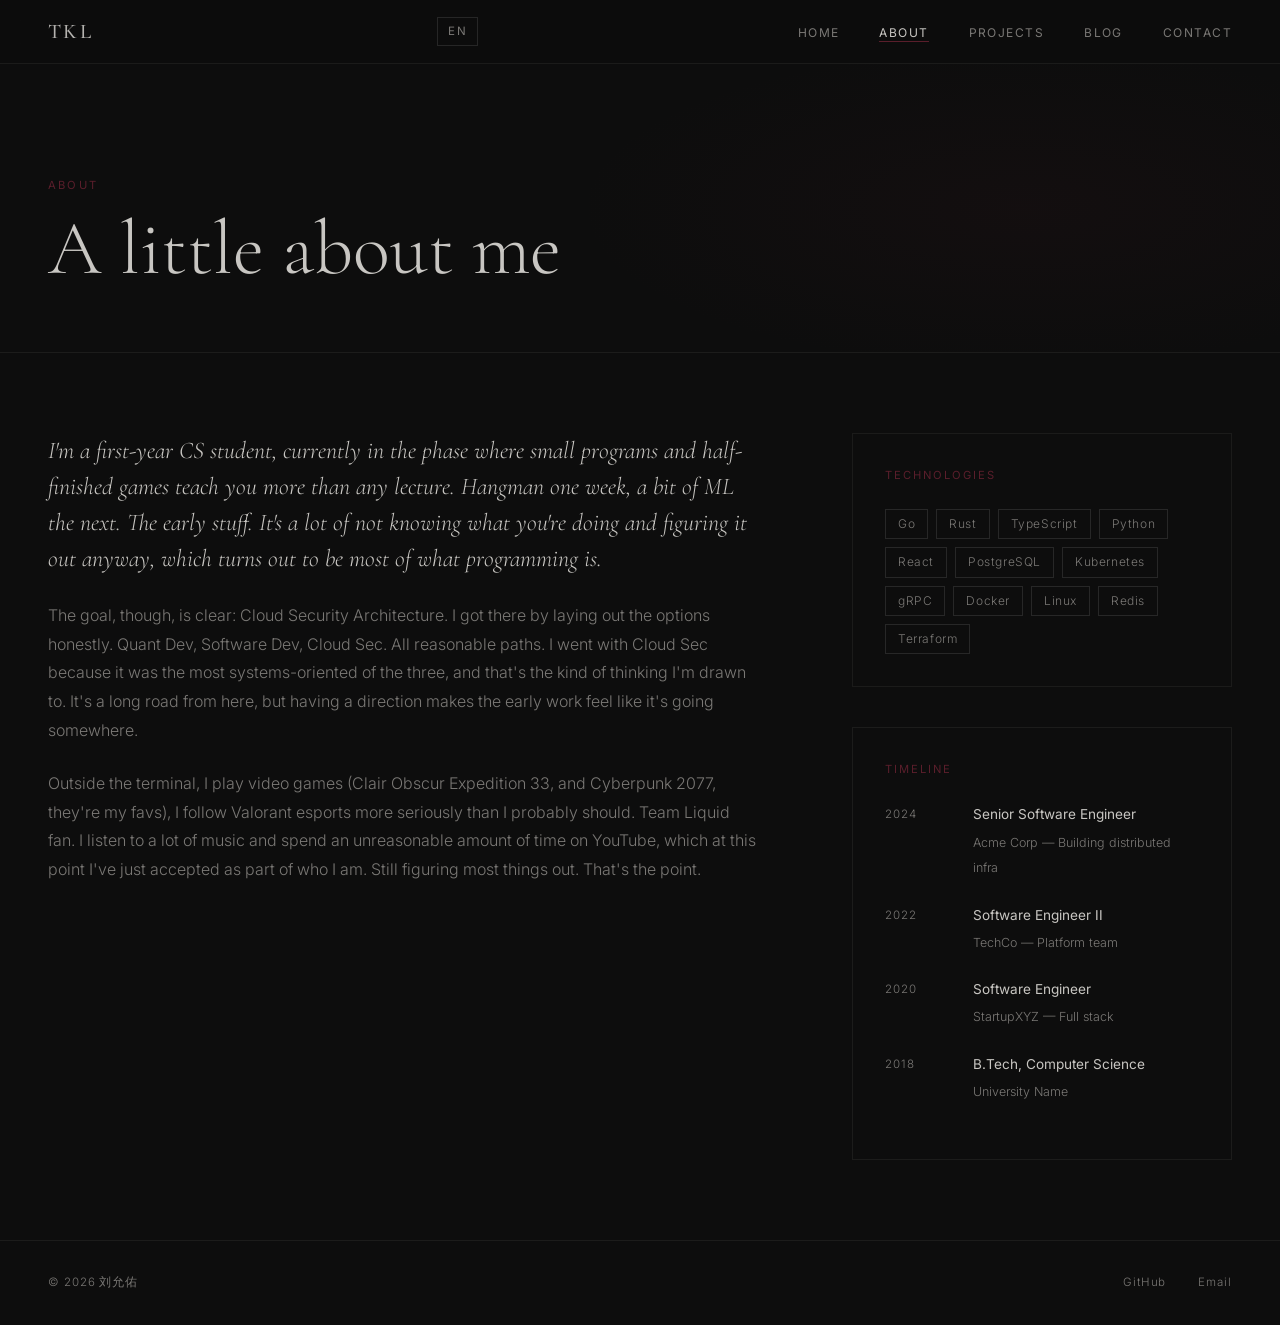
==== about.html @ d3ff7c39 "Add files via upload" ====
<!doctype html>
<html lang="zh-CN">
    <head>
        <meta charset="UTF-8" />
        <meta name="viewport" content="width=device-width, initial-scale=1.0" />
        <title>About — 刘允佑</title>
        <link rel="preconnect" href="https://fonts.googleapis.com" />
        <link rel="preconnect" href="https://fonts.gstatic.com" crossorigin />
        <link
            href="https://fonts.googleapis.com/css2?family=Cormorant+Garamond:ital,wght@0,300;0,400;0,500;0,600;1,300;1,400;1,500&family=Inter:wght@300;400;500&display=swap"
            rel="stylesheet"
        />
        <link rel="stylesheet" href="style.css" />
    </head>
    <body>
        <nav class="nav">
            <a href="index.html" class="nav-logo">TKL</a>
            <a href="../theo/about.html" class="lang-switch">EN</a>
            <ul class="nav-links">
                <li><a href="index.html">Home</a></li>
                <li><a href="about.html" class="active">About</a></li>
                <li><a href="projects.html">Projects</a></li>
                <li><a href="blog.html">Blog</a></li>
                <li><a href="contact.html">Contact</a></li>
            </ul>
            <button class="nav-toggle" aria-label="Toggle menu">
                <span></span><span></span><span></span>
            </button>
        </nav>

        <main>
            <div class="page-header">
                <div class="section-label">About</div>
                <h1>A little about me</h1>
            </div>

            <div class="about-body">
                <div class="about-text">
                    <p>
                        I'm a first-year CS student, currently in the phase where small programs and half-finished games teach you more than any lecture. Hangman one week, a bit of ML the next. The early stuff. It's a lot of not knowing what you're doing and figuring it out anyway, which turns out to be most of what programming is.
                    </p>
                    <p>
                        The goal, though, is clear: Cloud Security Architecture. I got there by laying out the options honestly. Quant Dev, Software Dev, Cloud Sec. All reasonable paths. I went with Cloud Sec because it was the most systems-oriented of the three, and that's the kind of thinking I'm drawn to. It's a long road from here, but having a direction makes the early work feel like it's going somewhere.
                    </p>
                    <p>
                        Outside the terminal, I play video games (Clair Obscur Expedition 33, and Cyberpunk 2077, they're my favs), I follow Valorant esports more seriously than I probably should. Team Liquid fan. I listen to a lot of music and spend an unreasonable amount of time on YouTube, which at this point I've just accepted as part of who I am. Still figuring most things out. That's the point.
                    </p>
                </div>

                <div>
                    <div class="skills-block">
                        <h3>Technologies</h3>
                        <ul class="skill-list">
                            <li>Go</li>
                            <li>Rust</li>
                            <li>TypeScript</li>
                            <li>Python</li>
                            <li>React</li>
                            <li>PostgreSQL</li>
                            <li>Kubernetes</li>
                            <li>gRPC</li>
                            <li>Docker</li>
                            <li>Linux</li>
                            <li>Redis</li>
                            <li>Terraform</li>
                        </ul>
                    </div>

                    <div
                        class="timeline"
                        style="
                            margin-top: 2.5rem;
                            border: 1px solid var(--border);
                            padding: 2rem;
                        "
                    >
                        <h3>Timeline</h3>
                        <div class="timeline-item">
                            <span class="tl-year">2024</span>
                            <div class="tl-content">
                                <strong>Senior Software Engineer</strong>
                                <span
                                    >Acme Corp — Building distributed
                                    infra</span
                                >
                            </div>
                        </div>
                        <div class="timeline-item">
                            <span class="tl-year">2022</span>
                            <div class="tl-content">
                                <strong>Software Engineer II</strong>
                                <span>TechCo — Platform team</span>
                            </div>
                        </div>
                        <div class="timeline-item">
                            <span class="tl-year">2020</span>
                            <div class="tl-content">
                                <strong>Software Engineer</strong>
                                <span>StartupXYZ — Full stack</span>
                            </div>
                        </div>
                        <div class="timeline-item">
                            <span class="tl-year">2018</span>
                            <div class="tl-content">
                                <strong>B.Tech, Computer Science</strong>
                                <span>University Name</span>
                            </div>
                        </div>
                    </div>
                </div>
            </div>
        </main>

        <footer class="footer">
            <span>© 2026 刘允佑</span>
            <div class="footer-links">
                <a href="https://github.com/itheokl" target="_blank">GitHub</a>
                <a href="mailto:theoklaurent@icloud.com">Email</a>
            </div>
        </footer>

        <script src="nav.js"></script>
    </body>
</html>
---- style.css ----
/* ─────────────────────────────────────────
   TOKENS
───────────────────────────────────────── */
:root {
  --bg:        #0D0D0D;
  --surface:   #2A1F1B;
  --accent:    #5A1E2B;
  --plum:      #4A314D;
  --text:      #C8C6C2;
  --text-dim:  #7A7875;
  --text-faint:#3E3C3A;
  --border:    rgba(200,198,194,0.08);
  --border-md: rgba(200,198,194,0.14);

  --font-head: 'Cormorant Garamond', Georgia, serif;
  --font-body: 'Inter', system-ui, sans-serif;

  --ease: cubic-bezier(0.16, 1, 0.3, 1);
}

/* ─────────────────────────────────────────
   RESET
───────────────────────────────────────── */
*, *::before, *::after { box-sizing: border-box; margin: 0; padding: 0; }
html { scroll-behavior: smooth; }

body {
  background: var(--bg);
  color: var(--text);
  font-family: var(--font-body);
  font-size: 15px;
  font-weight: 300;
  line-height: 1.7;
  min-height: 100vh;
  -webkit-font-smoothing: antialiased;
}

a { color: inherit; text-decoration: none; }
img { display: block; max-width: 100%; }

/* ─────────────────────────────────────────
   NAV
───────────────────────────────────────── */
.nav {
  position: fixed;
  top: 0; left: 0; right: 0;
  z-index: 100;
  display: flex;
  align-items: center;
  justify-content: space-between;
  padding: 0 3rem;
  height: 64px;
  background: rgba(13,13,13,0.85);
  backdrop-filter: blur(12px);
  border-bottom: 1px solid var(--border);
}

.nav-logo {
  font-family: var(--font-head);
  font-size: 1.3rem;
  font-weight: 500;
  letter-spacing: 0.12em;
  color: var(--text);
  opacity: 0.9;
  transition: opacity 0.2s;
}
.nav-logo:hover { opacity: 1; }

.nav-links {
  display: flex;
  gap: 2.5rem;
  list-style: none;
}
.nav-links a {
  font-size: 0.75rem;
  font-weight: 400;
  letter-spacing: 0.12em;
  text-transform: uppercase;
  color: var(--text-dim);
  transition: color 0.2s;
  position: relative;
}
.nav-links a::after {
  content: '';
  position: absolute;
  bottom: -2px; left: 0;
  width: 0; height: 1px;
  background: var(--accent);
  transition: width 0.3s var(--ease);
}
.nav-links a:hover, .nav-links a.active {
  color: var(--text);
}
.nav-links a:hover::after, .nav-links a.active::after {
  width: 100%;
}

.lang-switch {
  font-size: 0.72rem;
  font-weight: 400;
  letter-spacing: 0.1em;
  color: var(--text-dim);
  border: 1px solid var(--border-md);
  padding: 4px 10px;
  margin-left: 1.5rem;
  transition: border-color 0.2s, color 0.2s;
}
.lang-switch:hover {
  border-color: var(--text-dim);
  color: var(--text);
}

.nav-toggle {
  display: none;
  flex-direction: column;
  gap: 5px;
  background: none;
  border: none;
  cursor: pointer;
  padding: 4px;
}
.nav-toggle span {
  display: block;
  width: 22px; height: 1px;
  background: var(--text);
  transition: transform 0.3s, opacity 0.3s;
}

/* ─────────────────────────────────────────
   LAYOUT
───────────────────────────────────────── */
main {
  padding-top: 64px;
}

.section-label {
  font-size: 0.7rem;
  font-weight: 400;
  letter-spacing: 0.2em;
  text-transform: uppercase;
  color: var(--accent);
  margin-bottom: 2rem;
}

/* ─────────────────────────────────────────
   HERO
───────────────────────────────────────── */
.hero {
  min-height: calc(100vh - 64px);
  display: flex;
  align-items: center;
  padding: 5rem 3rem 5rem;
  position: relative;
  overflow: hidden;
}

.hero::before {
  content: '';
  position: absolute;
  top: 0; left: 0; right: 0; bottom: 0;
  background:
    radial-gradient(ellipse 60% 50% at 70% 50%, rgba(90,30,43,0.12) 0%, transparent 70%),
    radial-gradient(ellipse 40% 40% at 30% 70%, rgba(74,49,77,0.08) 0%, transparent 60%);
  pointer-events: none;
}

.hero-inner {
  max-width: 680px;
  position: relative;
  z-index: 1;
}

.hero-eyebrow {
  font-size: 0.72rem;
  font-weight: 400;
  letter-spacing: 0.22em;
  text-transform: uppercase;
  color: var(--text-dim);
  margin-bottom: 1rem;
}

.hero-title {
  font-family: var(--font-head);
  font-size: clamp(3.5rem, 8vw, 7rem);
  font-weight: 300;
  line-height: 0.95;
  letter-spacing: -0.01em;
  color: var(--text);
  margin-bottom: 2.5rem;
}

.hero-quote {
  font-family: var(--font-head);
  font-style: italic;
  font-size: clamp(1.1rem, 2vw, 1.35rem);
  font-weight: 300;
  line-height: 1.6;
  color: var(--text-dim);
  border-left: 2px solid var(--accent);
  padding-left: 1.5rem;
  margin-bottom: 3rem;
}

.hero-cta {
  display: flex;
  gap: 1rem;
  flex-wrap: wrap;
}

.btn-primary {
  display: inline-block;
  padding: 0.75rem 2rem;
  background: var(--accent);
  color: var(--text);
  font-size: 0.75rem;
  font-weight: 400;
  letter-spacing: 0.14em;
  text-transform: uppercase;
  transition: background 0.2s, transform 0.2s;
}
.btn-primary:hover {
  background: #6e2435;
  transform: translateY(-1px);
}

.btn-ghost {
  display: inline-block;
  padding: 0.75rem 2rem;
  border: 1px solid var(--border-md);
  color: var(--text-dim);
  font-size: 0.75rem;
  font-weight: 400;
  letter-spacing: 0.14em;
  text-transform: uppercase;
  transition: border-color 0.2s, color 0.2s;
}
.btn-ghost:hover {
  border-color: var(--text-dim);
  color: var(--text);
}

.hero-deco {
  position: absolute;
  right: 3rem;
  top: 50%;
  transform: translateY(-50%);
  pointer-events: none;
}
.deco-line {
  width: 1px;
  height: 240px;
  background: linear-gradient(to bottom, transparent, var(--border-md), transparent);
  margin: 0 auto 2rem;
}
.deco-circle {
  width: 80px; height: 80px;
  border: 1px solid var(--border);
  border-radius: 50%;
  margin: 0 auto;
  position: relative;
}
.deco-circle::after {
  content: '';
  position: absolute;
  inset: 12px;
  border: 1px solid var(--border-md);
  border-radius: 50%;
}

/* ─────────────────────────────────────────
   FEATURED PROJECTS
───────────────────────────────────────── */
.section-featured {
  padding: 6rem 3rem;
  border-top: 1px solid var(--border);
}

.projects-grid {
  display: grid;
  grid-template-columns: repeat(auto-fit, minmax(280px, 1fr));
  gap: 1px;
  border: 1px solid var(--border);
}

.project-card {
  display: grid;
  grid-template-columns: auto 1fr auto;
  gap: 1.5rem;
  align-items: start;
  padding: 2rem;
  background: transparent;
  border: none;
  transition: background 0.3s;
  position: relative;
}
.project-card:hover {
  background: rgba(255,255,255,0.02);
}
.project-card:not(:last-child) {
  border-right: 1px solid var(--border);
}

.project-num {
  font-family: var(--font-head);
  font-size: 3rem;
  font-weight: 300;
  color: var(--text-faint);
  line-height: 1;
  margin-top: 0.1rem;
}

.project-info h3 {
  font-family: var(--font-head);
  font-size: 1.3rem;
  font-weight: 400;
  color: var(--text);
  margin-bottom: 0.6rem;
}
.project-info p {
  font-size: 0.82rem;
  color: var(--text-dim);
  line-height: 1.6;
  margin-bottom: 1rem;
}
.tag {
  display: inline-block;
  font-size: 0.65rem;
  font-weight: 400;
  letter-spacing: 0.1em;
  text-transform: uppercase;
  color: var(--text-dim);
  border: 1px solid var(--border-md);
  padding: 2px 8px;
  margin-right: 6px;
  margin-bottom: 4px;
  transition: border-color 0.2s, color 0.2s;
}
.project-card:hover .tag {
  border-color: rgba(90,30,43,0.4);
  color: var(--text);
}

.project-arrow {
  font-size: 1.1rem;
  color: var(--text-faint);
  opacity: 0;
  transform: translateX(-6px);
  transition: opacity 0.2s, transform 0.3s var(--ease), color 0.2s;
}
.project-card:hover .project-arrow {
  opacity: 1;
  transform: translateX(0);
  color: var(--accent);
}

/* ─────────────────────────────────────────
   BLOG PREVIEW
───────────────────────────────────────── */
.section-blog-preview {
  padding: 6rem 3rem;
  border-top: 1px solid var(--border);
}

.posts-list {
  margin-bottom: 2rem;
}

.post-row {
  display: grid;
  grid-template-columns: 90px 1fr auto;
  align-items: center;
  gap: 2rem;
  padding: 1.25rem 0;
  border-bottom: 1px solid var(--border);
  transition: background 0.2s;
}
.post-row:first-child {
  border-top: 1px solid var(--border);
}

.post-date {
  font-size: 0.72rem;
  letter-spacing: 0.1em;
  color: var(--text-dim);
  white-space: nowrap;
}
.post-title {
  font-family: var(--font-head);
  font-size: 1.15rem;
  font-weight: 400;
  color: var(--text);
  transition: color 0.2s;
}
.post-row:hover .post-title { color: var(--text); }
.post-arrow {
  color: var(--text-faint);
  opacity: 0;
  transition: opacity 0.2s, color 0.2s;
}
.post-row:hover .post-arrow {
  opacity: 1;
  color: var(--accent);
}

.view-all {
  font-size: 0.75rem;
  letter-spacing: 0.12em;
  text-transform: uppercase;
  color: var(--text-dim);
  transition: color 0.2s;
}
.view-all:hover { color: var(--text); }

/* ─────────────────────────────────────────
   PAGE HEADER (inner pages)
───────────────────────────────────────── */
.page-header {
  padding: 7rem 3rem 4rem;
  border-bottom: 1px solid var(--border);
  position: relative;
  overflow: hidden;
}
.page-header::before {
  content: '';
  position: absolute;
  top: 0; left: 0; right: 0; bottom: 0;
  background: radial-gradient(ellipse 50% 80% at 80% 50%, rgba(90,30,43,0.08) 0%, transparent 70%);
  pointer-events: none;
}
.page-header .section-label { margin-bottom: 1rem; }
.page-header h1 {
  font-family: var(--font-head);
  font-size: clamp(2.5rem, 6vw, 5rem);
  font-weight: 300;
  line-height: 1;
  color: var(--text);
  position: relative;
}

/* ─────────────────────────────────────────
   ABOUT PAGE
───────────────────────────────────────── */
.about-body {
  padding: 5rem 3rem;
  display: grid;
  grid-template-columns: 1fr 380px;
  gap: 6rem;
  align-items: start;
}
.about-text p {
  font-size: 1rem;
  color: var(--text-dim);
  line-height: 1.8;
  margin-bottom: 1.5rem;
}
.about-text p:first-child {
  font-family: var(--font-head);
  font-size: 1.5rem;
  font-weight: 300;
  line-height: 1.5;
  color: var(--text);
  font-style: italic;
}
.skills-block {
  border: 1px solid var(--border);
  padding: 2rem;
  position: sticky;
  top: 80px;
}
.skills-block h3 {
  font-size: 0.7rem;
  font-weight: 400;
  letter-spacing: 0.18em;
  text-transform: uppercase;
  color: var(--accent);
  margin-bottom: 1.5rem;
}
.skill-list {
  list-style: none;
  display: flex;
  flex-wrap: wrap;
  gap: 8px;
}
.skill-list li {
  font-size: 0.75rem;
  color: var(--text-dim);
  border: 1px solid var(--border-md);
  padding: 4px 12px;
  letter-spacing: 0.05em;
  transition: color 0.2s, border-color 0.2s;
}
.skill-list li:hover {
  color: var(--text);
  border-color: rgba(90,30,43,0.5);
}
.timeline {
  margin-top: 2.5rem;
}
.timeline h3 {
  font-size: 0.7rem;
  font-weight: 400;
  letter-spacing: 0.18em;
  text-transform: uppercase;
  color: var(--accent);
  margin-bottom: 1.5rem;
}
.timeline-item {
  display: grid;
  grid-template-columns: 72px 1fr;
  gap: 1rem;
  margin-bottom: 1.5rem;
}
.tl-year {
  font-size: 0.72rem;
  letter-spacing: 0.08em;
  color: var(--text-dim);
  padding-top: 2px;
}
.tl-content strong {
  display: block;
  font-weight: 400;
  font-size: 0.85rem;
  color: var(--text);
  margin-bottom: 2px;
}
.tl-content span {
  font-size: 0.78rem;
  color: var(--text-dim);
}

/* ─────────────────────────────────────────
   PROJECTS PAGE
───────────────────────────────────────── */
.projects-full {
  padding: 5rem 3rem;
}
.project-full-card {
  display: grid;
  grid-template-columns: 80px 1fr auto;
  align-items: start;
  gap: 2rem;
  padding: 2.5rem 0;
  border-bottom: 1px solid var(--border);
  transition: background 0.2s;
  cursor: pointer;
}
.project-full-card:first-child { border-top: 1px solid var(--border); }
.project-full-card:hover { background: rgba(255,255,255,0.015); }

.pfc-num {
  font-family: var(--font-head);
  font-size: 2.5rem;
  font-weight: 300;
  color: var(--text-faint);
  line-height: 1;
  margin-top: 4px;
}
.pfc-body h3 {
  font-family: var(--font-head);
  font-size: 1.5rem;
  font-weight: 400;
  color: var(--text);
  margin-bottom: 0.4rem;
}
.pfc-body p {
  font-size: 0.83rem;
  color: var(--text-dim);
  line-height: 1.6;
  max-width: 560px;
  margin-bottom: 1rem;
}
.pfc-tags { display: flex; flex-wrap: wrap; gap: 6px; }
.pfc-arrow {
  font-size: 1.2rem;
  color: var(--text-faint);
  opacity: 0;
  transition: opacity 0.2s, color 0.2s;
  margin-top: 6px;
  white-space: nowrap;
}
.project-full-card:hover .pfc-arrow {
  opacity: 1;
  color: var(--accent);
}

/* ─────────────────────────────────────────
   BLOG PAGE
───────────────────────────────────────── */
.blog-grid {
  padding: 5rem 3rem;
  display: grid;
  grid-template-columns: 1fr 1fr;
  gap: 1px;
  border: 1px solid var(--border);
}
.blog-card {
  padding: 2.5rem;
  border: none;
  transition: background 0.3s;
}
.blog-card:hover { background: rgba(255,255,255,0.02); }
.blog-card.featured {
  grid-column: span 2;
  border-bottom: 1px solid var(--border);
}
.blog-card:nth-child(even) {
  border-left: 1px solid var(--border);
}

.blog-meta {
  display: flex;
  align-items: center;
  gap: 1rem;
  margin-bottom: 1.2rem;
}
.blog-date {
  font-size: 0.7rem;
  letter-spacing: 0.1em;
  color: var(--text-dim);
}
.blog-category {
  font-size: 0.65rem;
  letter-spacing: 0.1em;
  text-transform: uppercase;
  color: var(--accent);
  border: 1px solid rgba(90,30,43,0.4);
  padding: 2px 8px;
}
.blog-card h2 {
  font-family: var(--font-head);
  font-size: 1.45rem;
  font-weight: 400;
  color: var(--text);
  margin-bottom: 0.8rem;
  line-height: 1.25;
  transition: color 0.2s;
}
.blog-card.featured h2 {
  font-size: clamp(1.6rem, 3vw, 2.2rem);
}
.blog-card:hover h2 { color: var(--text); }
.blog-card p {
  font-size: 0.82rem;
  color: var(--text-dim);
  line-height: 1.65;
  margin-bottom: 1.5rem;
}
.read-more {
  font-size: 0.72rem;
  letter-spacing: 0.12em;
  text-transform: uppercase;
  color: var(--accent);
  transition: letter-spacing 0.2s;
}
.blog-card:hover .read-more { letter-spacing: 0.18em; }

/* ─────────────────────────────────────────
   CONTACT PAGE
───────────────────────────────────────── */
.contact-body {
  padding: 5rem 3rem;
  display: grid;
  grid-template-columns: 1fr 1fr;
  gap: 6rem;
  align-items: start;
}
.contact-text p {
  font-size: 0.9rem;
  color: var(--text-dim);
  line-height: 1.8;
  margin-bottom: 1.5rem;
}
.contact-text .large {
  font-family: var(--font-head);
  font-size: 1.6rem;
  font-weight: 300;
  color: var(--text);
  font-style: italic;
  margin-bottom: 1.5rem;
}
.contact-links {
  display: flex;
  flex-direction: column;
  gap: 1rem;
  margin-top: 2rem;
}
.contact-link-item {
  display: flex;
  align-items: center;
  gap: 1rem;
  padding: 1.25rem 1.5rem;
  border: 1px solid var(--border);
  transition: border-color 0.2s, background 0.2s;
}
.contact-link-item:hover {
  border-color: var(--border-md);
  background: rgba(255,255,255,0.02);
}
.cli-icon {
  width: 36px; height: 36px;
  border: 1px solid var(--border-md);
  display: flex; align-items: center; justify-content: center;
  font-size: 0.8rem;
  color: var(--text-dim);
  flex-shrink: 0;
}
.cli-info strong {
  display: block;
  font-size: 0.82rem;
  font-weight: 400;
  color: var(--text);
  margin-bottom: 2px;
}
.cli-info span {
  font-size: 0.75rem;
  color: var(--text-dim);
}
.cli-arrow {
  margin-left: auto;
  color: var(--text-faint);
  font-size: 1rem;
  transition: color 0.2s, transform 0.2s;
}
.contact-link-item:hover .cli-arrow {
  color: var(--accent);
  transform: translateX(4px);
}

.contact-form-block {
  border: 1px solid var(--border);
  padding: 2.5rem;
}
.contact-form-block h3 {
  font-family: var(--font-head);
  font-size: 1.3rem;
  font-weight: 400;
  color: var(--text);
  margin-bottom: 2rem;
}
.form-group {
  margin-bottom: 1.5rem;
}
.form-group label {
  display: block;
  font-size: 0.7rem;
  font-weight: 400;
  letter-spacing: 0.14em;
  text-transform: uppercase;
  color: var(--text-dim);
  margin-bottom: 0.5rem;
}
.form-group input,
.form-group textarea {
  width: 100%;
  background: transparent;
  border: 1px solid var(--border-md);
  color: var(--text);
  font-family: var(--font-body);
  font-size: 0.85rem;
  font-weight: 300;
  padding: 0.75rem 1rem;
  outline: none;
  transition: border-color 0.2s;
  resize: none;
}
.form-group input:focus,
.form-group textarea:focus {
  border-color: rgba(90,30,43,0.7);
}
.form-group input::placeholder,
.form-group textarea::placeholder {
  color: var(--text-faint);
}
.form-submit {
  display: inline-block;
  padding: 0.75rem 2.5rem;
  background: var(--accent);
  color: var(--text);
  font-family: var(--font-body);
  font-size: 0.75rem;
  font-weight: 400;
  letter-spacing: 0.14em;
  text-transform: uppercase;
  border: none;
  cursor: pointer;
  transition: background 0.2s;
  width: 100%;
  margin-top: 0.5rem;
}
.form-submit:hover { background: #6e2435; }

/* ─────────────────────────────────────────
   FOOTER
───────────────────────────────────────── */
.footer {
  padding: 2rem 3rem;
  border-top: 1px solid var(--border);
  display: flex;
  align-items: center;
  justify-content: space-between;
  font-size: 0.72rem;
  color: var(--text-dim);
  letter-spacing: 0.08em;
}
.footer-links {
  display: flex;
  gap: 2rem;
}
.footer-links a {
  transition: color 0.2s;
}
.footer-links a:hover { color: var(--text); }

/* ─────────────────────────────────────────
   RESPONSIVE
───────────────────────────────────────── */
@media (max-width: 900px) {
  .about-body { grid-template-columns: 1fr; gap: 3rem; }
  .skills-block { position: static; }
  .contact-body { grid-template-columns: 1fr; gap: 3rem; }
  .blog-grid { grid-template-columns: 1fr; }
  .blog-card.featured { grid-column: span 1; }
  .blog-card:nth-child(even) { border-left: none; border-top: 1px solid var(--border); }
  .project-card:not(:last-child) { border-right: none; }
  .projects-grid { grid-template-columns: 1fr; border: none; gap: 1px; }
  .project-card { border: 1px solid var(--border); }
}

@media (max-width: 640px) {
  .nav { padding: 0 1.5rem; }
  .lang-switch { margin-left: 0.75rem; padding: 3px 8px; font-size: 0.66rem; }
  .nav-links { display: none; }
  .nav-links.open {
    display: flex;
    flex-direction: column;
    position: absolute;
    top: 64px; left: 0; right: 0;
    background: rgba(13,13,13,0.97);
    padding: 2rem 1.5rem;
    gap: 1.5rem;
    border-bottom: 1px solid var(--border);
  }
  .nav-toggle { display: flex; }

  .hero { padding: 4rem 1.5rem; }
  .hero-deco { display: none; }
  .section-featured, .section-blog-preview { padding: 4rem 1.5rem; }
  .page-header { padding: 5rem 1.5rem 3rem; }
  .about-body, .contact-body, .projects-full { padding: 3rem 1.5rem; }
  .blog-grid { padding: 3rem 1.5rem; }
  .footer { padding: 1.5rem; flex-direction: column; gap: 1rem; text-align: center; }
  .post-row { grid-template-columns: 70px 1fr; gap: 1rem; }
  .post-arrow { display: none; }
  .project-full-card { grid-template-columns: 60px 1fr; }
  .pfc-arrow { display: none; }
}

/* ─────────────────────────────────────────
   ANIMATIONS
───────────────────────────────────────── */
@keyframes fadeUp {
  from { opacity: 0; transform: translateY(20px); }
  to   { opacity: 1; transform: translateY(0); }
}

.hero-eyebrow  { animation: fadeUp 0.7s var(--ease) 0.1s both; }
.hero-title    { animation: fadeUp 0.8s var(--ease) 0.2s both; }
.hero-quote    { animation: fadeUp 0.8s var(--ease) 0.35s both; }
.hero-cta      { animation: fadeUp 0.8s var(--ease) 0.5s both; }
.hero-deco     { animation: fadeUp 0.8s var(--ease) 0.6s both; }
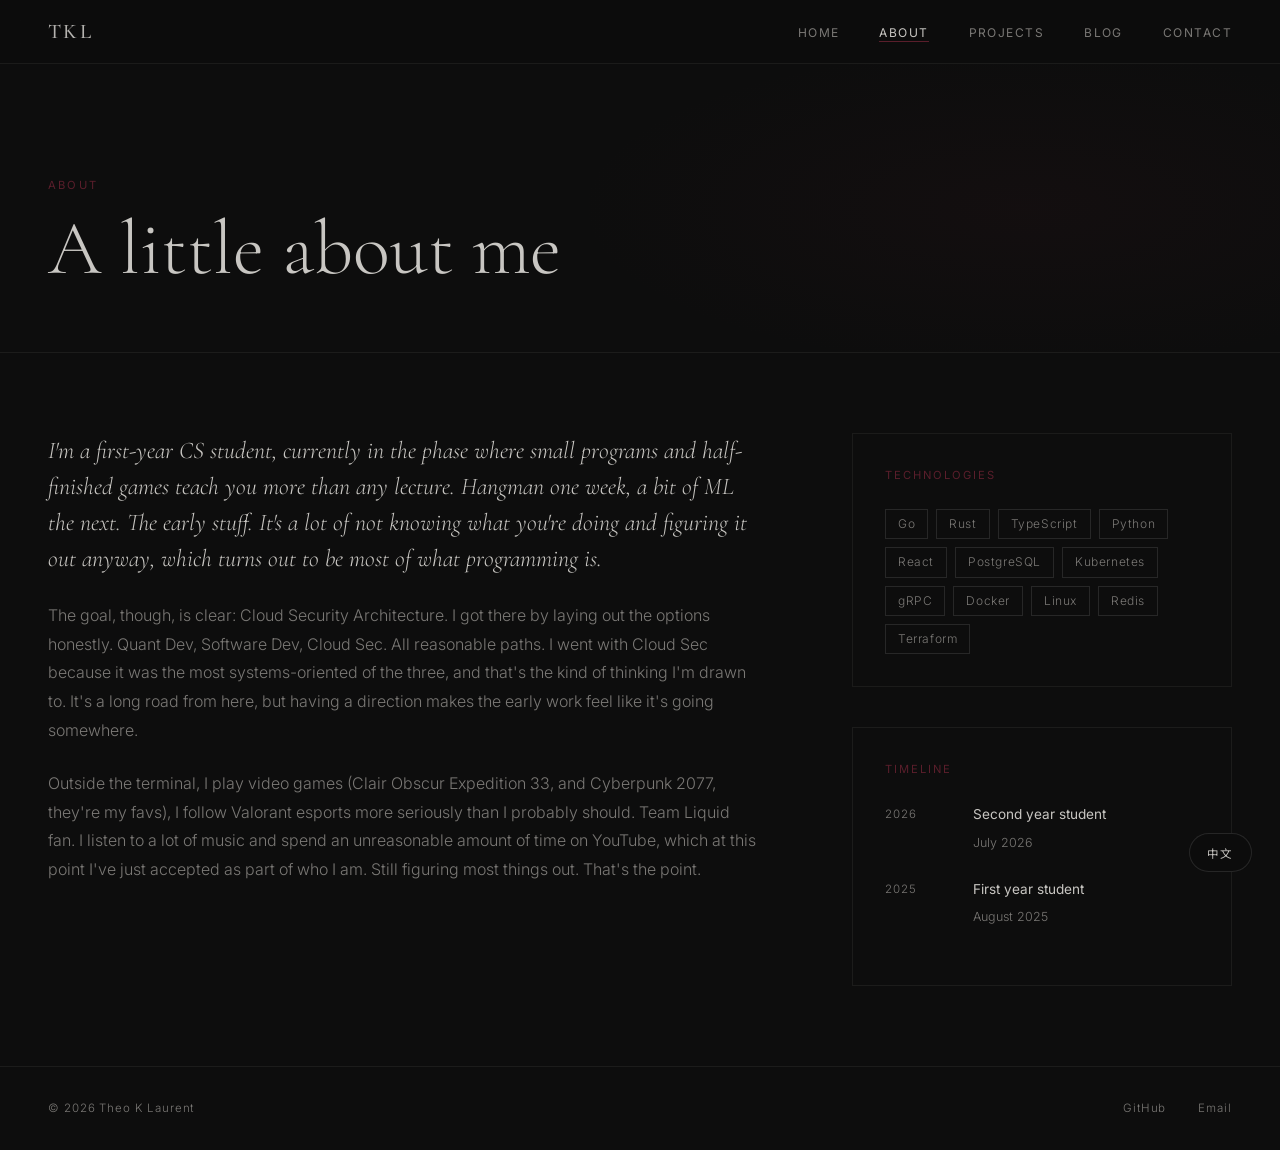
==== commit 4d9cb56d: "Add files via upload" ====
--- a/about.html
+++ b/about.html
@@ -1,27 +1,35 @@
 <!doctype html>
-<html lang="zh-CN">
+<html lang="en">
     <head>
         <meta charset="UTF-8" />
         <meta name="viewport" content="width=device-width, initial-scale=1.0" />
-        <title>About — 刘允佑</title>
+        <title data-en-title="About — Theo K Laurent" data-zh-title="关于 — 刘允佑">About — Theo K Laurent</title>
         <link rel="preconnect" href="https://fonts.googleapis.com" />
         <link rel="preconnect" href="https://fonts.gstatic.com" crossorigin />
         <link
-            href="https://fonts.googleapis.com/css2?family=Cormorant+Garamond:ital,wght@0,300;0,400;0,500;0,600;1,300;1,400;1,500&family=Inter:wght@300;400;500&display=swap"
+            href="https://fonts.googleapis.com/css2?family=Cormorant+Garamond:ital,wght@0,300;0,400;0,500;0,600;1,300;1,400;1,500&family=Inter:wght@300;400;500&family=Noto+Sans+SC:wght@300;400;500&display=swap"
             rel="stylesheet"
         />
         <link rel="stylesheet" href="style.css" />
+        <script>
+            (function () {
+                try {
+                    if (localStorage.getItem("site-lang") === "zh") {
+                        document.documentElement.lang = "zh-CN";
+                    }
+                } catch (e) {}
+            })();
+        </script>
     </head>
     <body>
         <nav class="nav">
             <a href="index.html" class="nav-logo">TKL</a>
-            <a href="../theo/about.html" class="lang-switch">EN</a>
             <ul class="nav-links">
-                <li><a href="index.html">Home</a></li>
-                <li><a href="about.html" class="active">About</a></li>
-                <li><a href="projects.html">Projects</a></li>
-                <li><a href="blog.html">Blog</a></li>
-                <li><a href="contact.html">Contact</a></li>
+                <li><a href="index.html" data-en="Home" data-zh="首页">Home</a></li>
+                <li><a href="about.html" class="active" data-en="About" data-zh="关于">About</a></li>
+                <li><a href="projects.html" data-en="Projects" data-zh="项目">Projects</a></li>
+                <li><a href="blog.html" data-en="Blog" data-zh="博客">Blog</a></li>
+                <li><a href="contact.html" data-en="Contact" data-zh="联系">Contact</a></li>
             </ul>
             <button class="nav-toggle" aria-label="Toggle menu">
                 <span></span><span></span><span></span>
@@ -30,26 +38,35 @@
 
         <main>
             <div class="page-header">
-                <div class="section-label">About</div>
-                <h1>A little about me</h1>
+                <div class="section-label" data-en="About" data-zh="关于">About</div>
+                <h1 data-en="A little about me" data-zh="关于我的一些事">A little about me</h1>
             </div>
 
             <div class="about-body">
                 <div class="about-text">
-                    <p>
+                    <p
+                        data-en="I'm a first-year CS student, currently in the phase where small programs and half-finished games teach you more than any lecture. Hangman one week, a bit of ML the next. The early stuff. It's a lot of not knowing what you're doing and figuring it out anyway, which turns out to be most of what programming is."
+                        data-zh="我是一名计算机科学专业大一学生，现在正处在这样一个阶段：写写小程序、做做半成品小游戏，学到的东西比上课还多。这周写写 Hangman，下周折腾点机器学习。都是些入门的东西。大部分时候是不知道自己在干什么，但还是硬着头皮搞清楚——后来发现，编程本来就是这么回事。"
+                    >
                         I'm a first-year CS student, currently in the phase where small programs and half-finished games teach you more than any lecture. Hangman one week, a bit of ML the next. The early stuff. It's a lot of not knowing what you're doing and figuring it out anyway, which turns out to be most of what programming is.
                     </p>
-                    <p>
+                    <p
+                        data-en="The goal, though, is clear: Cloud Security Architecture. I got there by laying out the options honestly. Quant Dev, Software Dev, Cloud Sec. All reasonable paths. I went with Cloud Sec because it was the most systems-oriented of the three, and that's the kind of thinking I'm drawn to. It's a long road from here, but having a direction makes the early work feel like it's going somewhere."
+                        data-zh="不过目标是明确的：云安全架构。我是老老实实把几个选项摆出来比较之后才定下来的——量化开发、软件开发、云安全，都是说得过去的路。我选了云安全，因为这三个里它最偏系统层面，而那正是我喜欢思考的方式。从现在到那里还有很长一段路，但有了方向，眼下做的这些基础功夫才感觉不是白费。"
+                    >
                         The goal, though, is clear: Cloud Security Architecture. I got there by laying out the options honestly. Quant Dev, Software Dev, Cloud Sec. All reasonable paths. I went with Cloud Sec because it was the most systems-oriented of the three, and that's the kind of thinking I'm drawn to. It's a long road from here, but having a direction makes the early work feel like it's going somewhere.
                     </p>
-                    <p>
+                    <p
+                        data-en="Outside the terminal, I play video games (Clair Obscur Expedition 33, and Cyberpunk 2077, they're my favs), I follow Valorant esports more seriously than I probably should. Team Liquid fan. I listen to a lot of music and spend an unreasonable amount of time on YouTube, which at this point I've just accepted as part of who I am. Still figuring most things out. That's the point."
+                        data-zh="不写代码的时候，我会打打游戏（《Clair Obscur：远征33》和《赛博朋克2077》是我最喜欢的两款），也会追 Valorant 电竞比赛，关注程度可能有点超出正常水平，Team Liquid 粉。平时听很多音乐，在 YouTube 上耗的时间长得不太合理，但这点我已经接受了，算是我的一部分。大多数事情还在摸索中。这正是重点所在。"
+                    >
                         Outside the terminal, I play video games (Clair Obscur Expedition 33, and Cyberpunk 2077, they're my favs), I follow Valorant esports more seriously than I probably should. Team Liquid fan. I listen to a lot of music and spend an unreasonable amount of time on YouTube, which at this point I've just accepted as part of who I am. Still figuring most things out. That's the point.
                     </p>
                 </div>
 
                 <div>
                     <div class="skills-block">
-                        <h3>Technologies</h3>
+                        <h3 data-en="Technologies" data-zh="技术栈">Technologies</h3>
                         <ul class="skill-list">
                             <li>Go</li>
                             <li>Rust</li>
@@ -74,36 +91,19 @@
                             padding: 2rem;
                         "
                     >
-                        <h3>Timeline</h3>
+                        <h3 data-en="Timeline" data-zh="时间线">Timeline</h3>
                         <div class="timeline-item">
-                            <span class="tl-year">2024</span>
+                            <span class="tl-year">2026</span>
                             <div class="tl-content">
-                                <strong>Senior Software Engineer</strong>
-                                <span
-                                    >Acme Corp — Building distributed
-                                    infra</span
-                                >
+                                <strong data-en="Second year student" data-zh="大二学生">Second year student</strong>
+                                <span data-en="July 2026" data-zh="2026 年 7 月">July 2026</span>
                             </div>
                         </div>
                         <div class="timeline-item">
-                            <span class="tl-year">2022</span>
+                            <span class="tl-year">2025</span>
                             <div class="tl-content">
-                                <strong>Software Engineer II</strong>
-                                <span>TechCo — Platform team</span>
-                            </div>
-                        </div>
-                        <div class="timeline-item">
-                            <span class="tl-year">2020</span>
-                            <div class="tl-content">
-                                <strong>Software Engineer</strong>
-                                <span>StartupXYZ — Full stack</span>
-                            </div>
-                        </div>
-                        <div class="timeline-item">
-                            <span class="tl-year">2018</span>
-                            <div class="tl-content">
-                                <strong>B.Tech, Computer Science</strong>
-                                <span>University Name</span>
+                                <strong data-en="First year student" data-zh="大一学生">First year student</strong>
+                                <span data-en="August 2025" data-zh="2025 年 8 月">August 2025</span>
                             </div>
                         </div>
                     </div>
@@ -112,13 +112,18 @@
         </main>
 
         <footer class="footer">
-            <span>© 2026 刘允佑</span>
+            <span>© 2026 <span data-en="Theo K Laurent" data-zh="刘允佑">Theo K Laurent</span></span>
             <div class="footer-links">
                 <a href="https://github.com/itheokl" target="_blank">GitHub</a>
-                <a href="mailto:theoklaurent@icloud.com">Email</a>
+                <a href="mailto:theoklaurent@icloud.com" data-en="Email" data-zh="邮箱">Email</a>
             </div>
         </footer>
 
+        <button class="lang-toggle" aria-label="Switch language">
+            <span class="lang-toggle-label">中文</span>
+        </button>
+
         <script src="nav.js"></script>
+        <script src="lang-toggle.js"></script>
     </body>
 </html>
--- a/style.css
+++ b/style.css
@@ -13,7 +13,7 @@
   --border-md: rgba(200,198,194,0.14);
 
   --font-head: 'Cormorant Garamond', Georgia, serif;
-  --font-body: 'Inter', system-ui, sans-serif;
+  --font-body: 'Inter', 'Noto Sans SC', system-ui, sans-serif;
 
   --ease: cubic-bezier(0.16, 1, 0.3, 1);
 }
@@ -95,19 +95,28 @@
   width: 100%;
 }
 
-.lang-switch {
+.lang-toggle {
+  position: fixed;
+  bottom: 1.75rem;
+  right: 1.75rem;
+  z-index: 200;
+  font-family: var(--font-body);
   font-size: 0.72rem;
   font-weight: 400;
   letter-spacing: 0.1em;
-  color: var(--text-dim);
+  color: var(--text);
+  background: rgba(13,13,13,0.9);
   border: 1px solid var(--border-md);
-  padding: 4px 10px;
-  margin-left: 1.5rem;
-  transition: border-color 0.2s, color 0.2s;
-}
-.lang-switch:hover {
+  padding: 0.65rem 1.1rem;
+  border-radius: 999px;
+  cursor: pointer;
+  backdrop-filter: blur(10px);
+  transition: border-color 0.2s, background 0.2s, transform 0.2s;
+}
+.lang-toggle:hover {
   border-color: var(--text-dim);
-  color: var(--text);
+  background: rgba(13,13,13,0.97);
+  transform: translateY(-1px);
 }
 
 .nav-toggle {
@@ -828,7 +837,7 @@
 
 @media (max-width: 640px) {
   .nav { padding: 0 1.5rem; }
-  .lang-switch { margin-left: 0.75rem; padding: 3px 8px; font-size: 0.66rem; }
+  .lang-toggle { bottom: 1.25rem; right: 1.25rem; padding: 0.55rem 0.95rem; font-size: 0.68rem; }
   .nav-links { display: none; }
   .nav-links.open {
     display: flex;
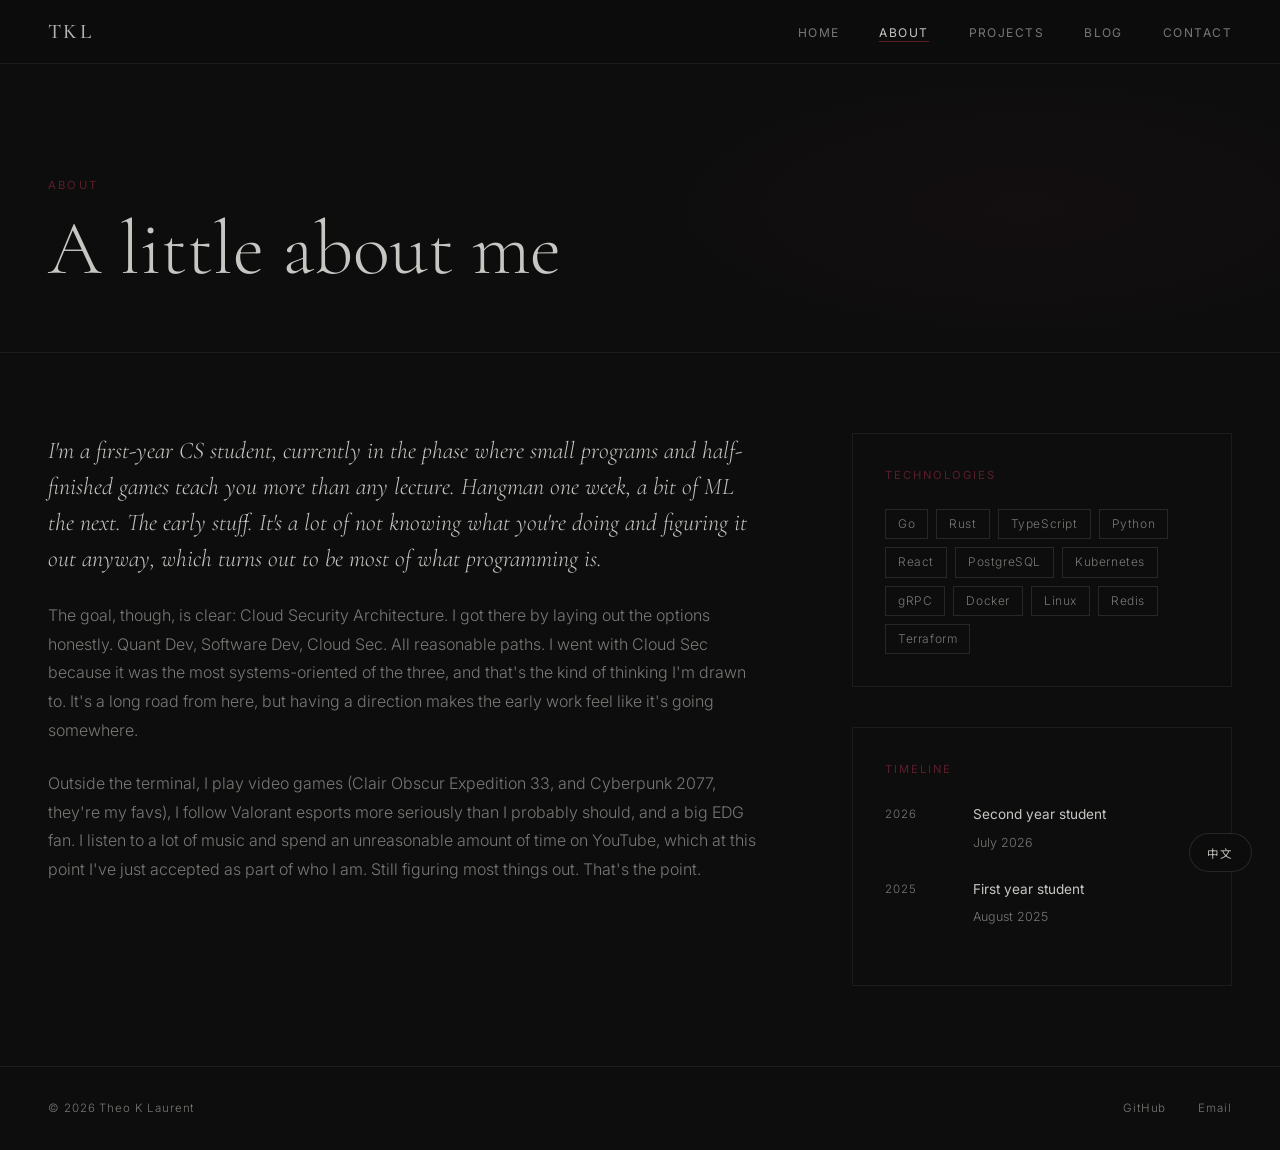
==== commit 3ef5051a: "Revise personal interests in about.html Updated personal interests to include being an EDG fan." ====
--- a/about.html
+++ b/about.html
@@ -57,10 +57,10 @@
                         The goal, though, is clear: Cloud Security Architecture. I got there by laying out the options honestly. Quant Dev, Software Dev, Cloud Sec. All reasonable paths. I went with Cloud Sec because it was the most systems-oriented of the three, and that's the kind of thinking I'm drawn to. It's a long road from here, but having a direction makes the early work feel like it's going somewhere.
                     </p>
                     <p
-                        data-en="Outside the terminal, I play video games (Clair Obscur Expedition 33, and Cyberpunk 2077, they're my favs), I follow Valorant esports more seriously than I probably should. Team Liquid fan. I listen to a lot of music and spend an unreasonable amount of time on YouTube, which at this point I've just accepted as part of who I am. Still figuring most things out. That's the point."
-                        data-zh="不写代码的时候，我会打打游戏（《Clair Obscur：远征33》和《赛博朋克2077》是我最喜欢的两款），也会追 Valorant 电竞比赛，关注程度可能有点超出正常水平，Team Liquid 粉。平时听很多音乐，在 YouTube 上耗的时间长得不太合理，但这点我已经接受了，算是我的一部分。大多数事情还在摸索中。这正是重点所在。"
+                        data-en="Outside the terminal, I play video games (Clair Obscur Expedition 33, and Cyberpunk 2077, they're my favs), I follow Valorant esports more seriously than I probably should, and a big EDG fan. I listen to a lot of music and spend an unreasonable amount of time on YouTube, which at this point I've just accepted as part of who I am. Still figuring most things out. That's the point."
+                        data-zh="不写代码的时候，我会打打游戏（《Clair Obscur：远征33》和《赛博朋克2077》是我最喜欢的两款），也会追 Valorant 电竞比赛，关注程度可能有点超出正常水平，EDG 粉。平时听很多音乐，在 YouTube 上耗的时间长得不太合理，但这点我已经接受了，算是我的一部分。大多数事情还在摸索中。这正是重点所在。"
                     >
-                        Outside the terminal, I play video games (Clair Obscur Expedition 33, and Cyberpunk 2077, they're my favs), I follow Valorant esports more seriously than I probably should. Team Liquid fan. I listen to a lot of music and spend an unreasonable amount of time on YouTube, which at this point I've just accepted as part of who I am. Still figuring most things out. That's the point.
+                        Outside the terminal, I play video games (Clair Obscur Expedition 33, and Cyberpunk 2077, they're my favs), I follow Valorant esports more seriously than I probably should, and a big EDG fan. I listen to a lot of music and spend an unreasonable amount of time on YouTube, which at this point I've just accepted as part of who I am. Still figuring most things out. That's the point.
                     </p>
                 </div>
 
